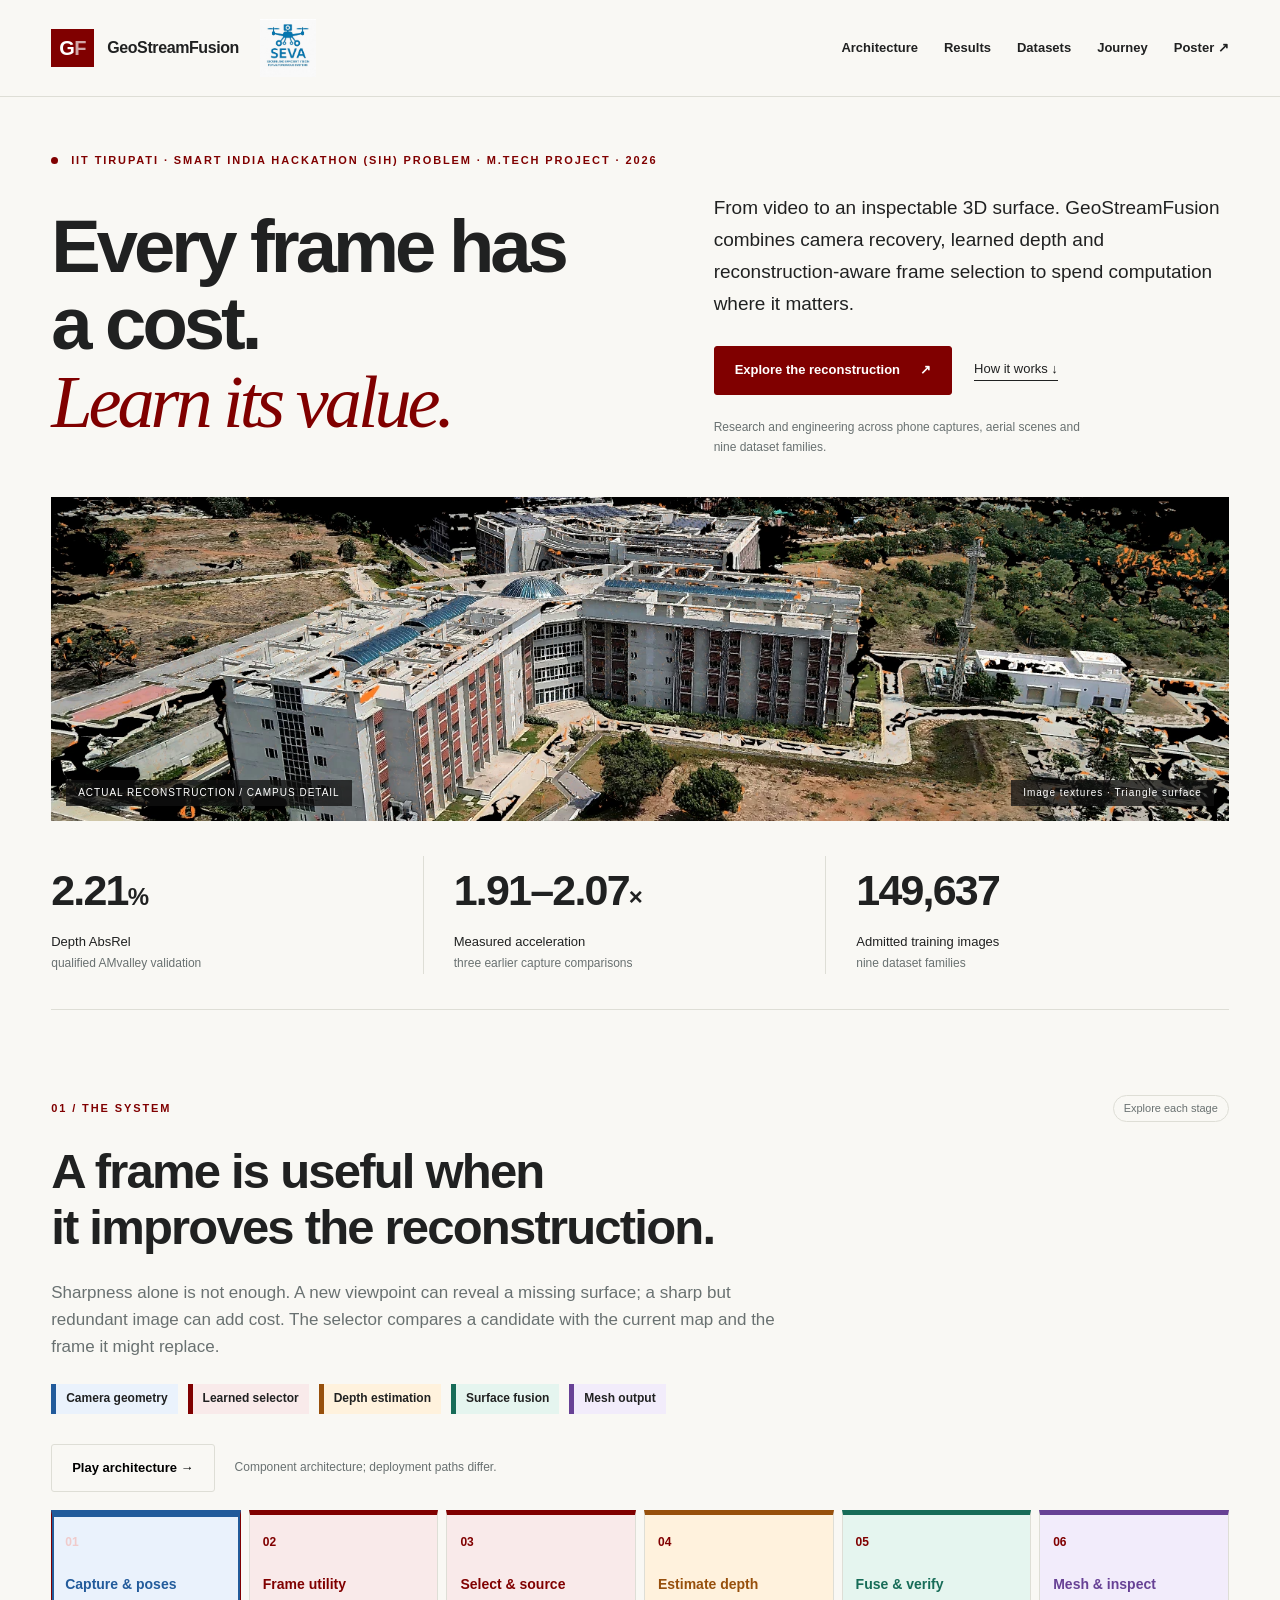
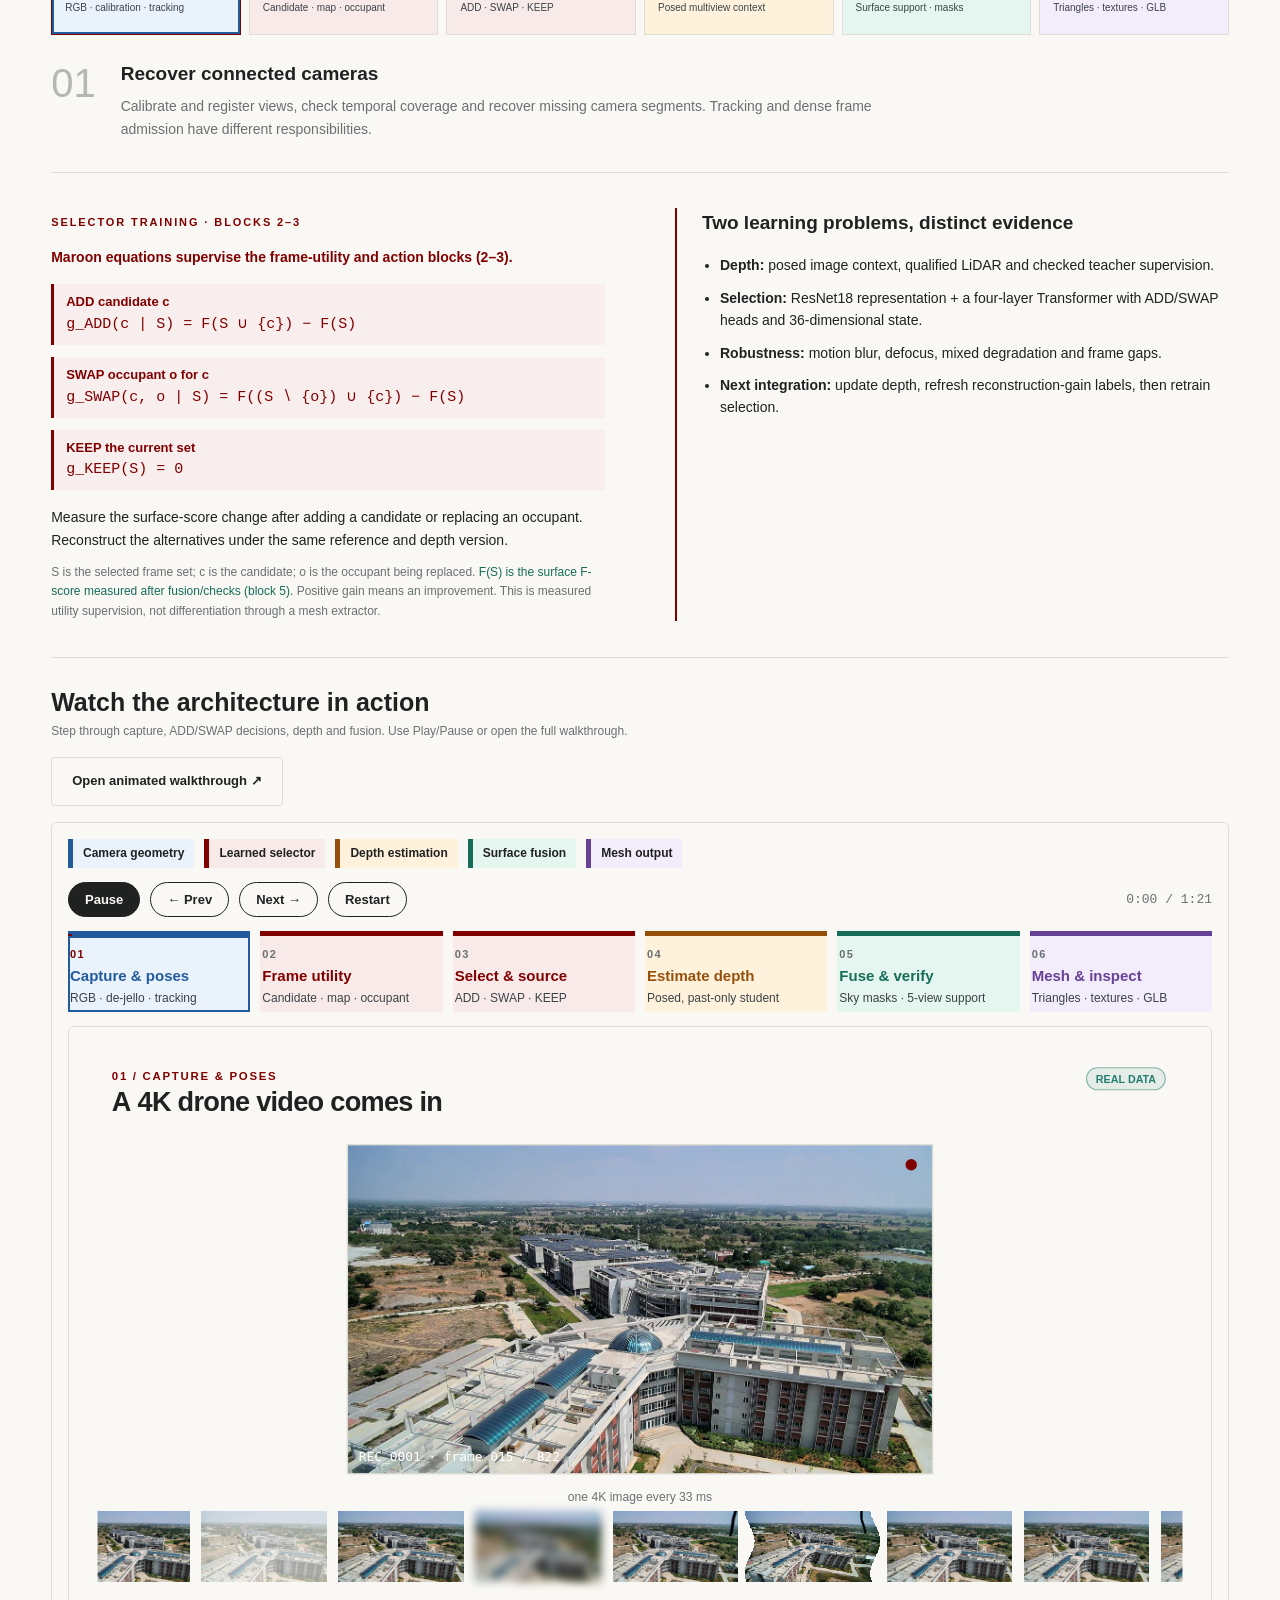
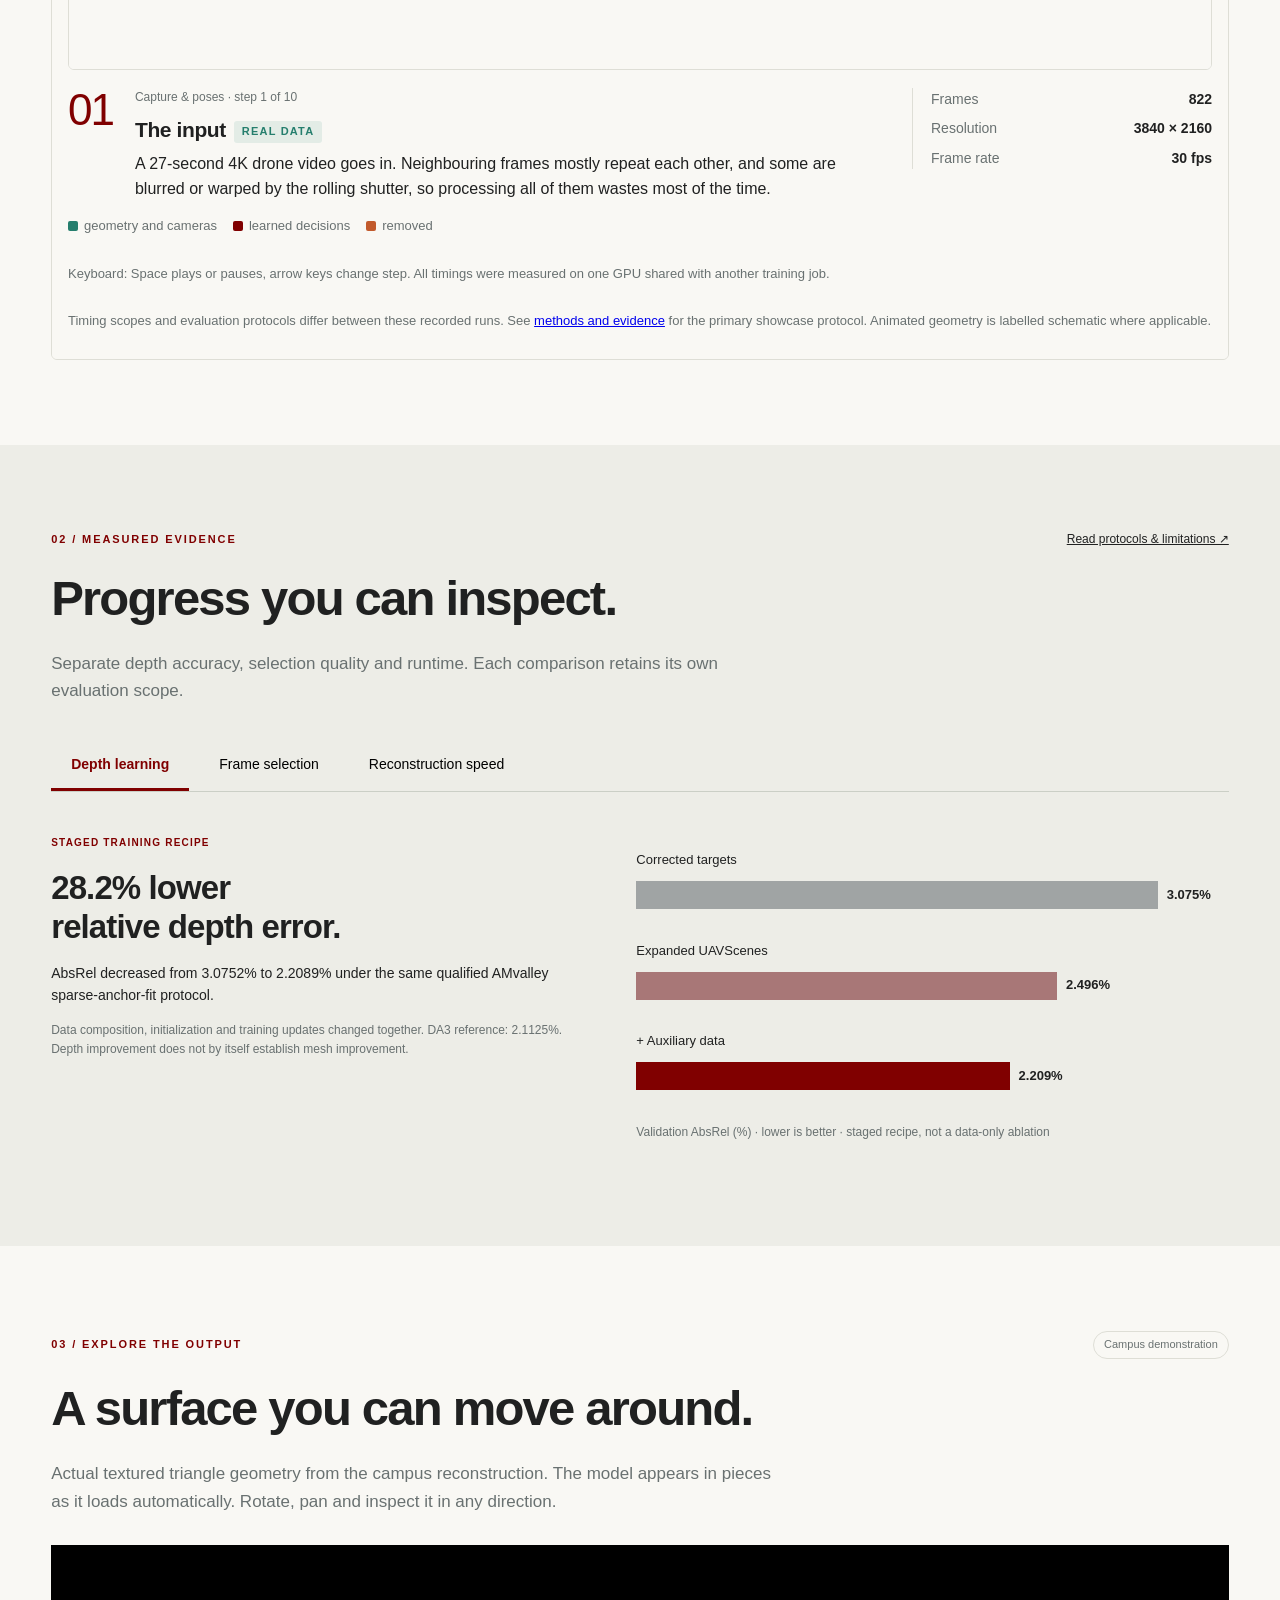
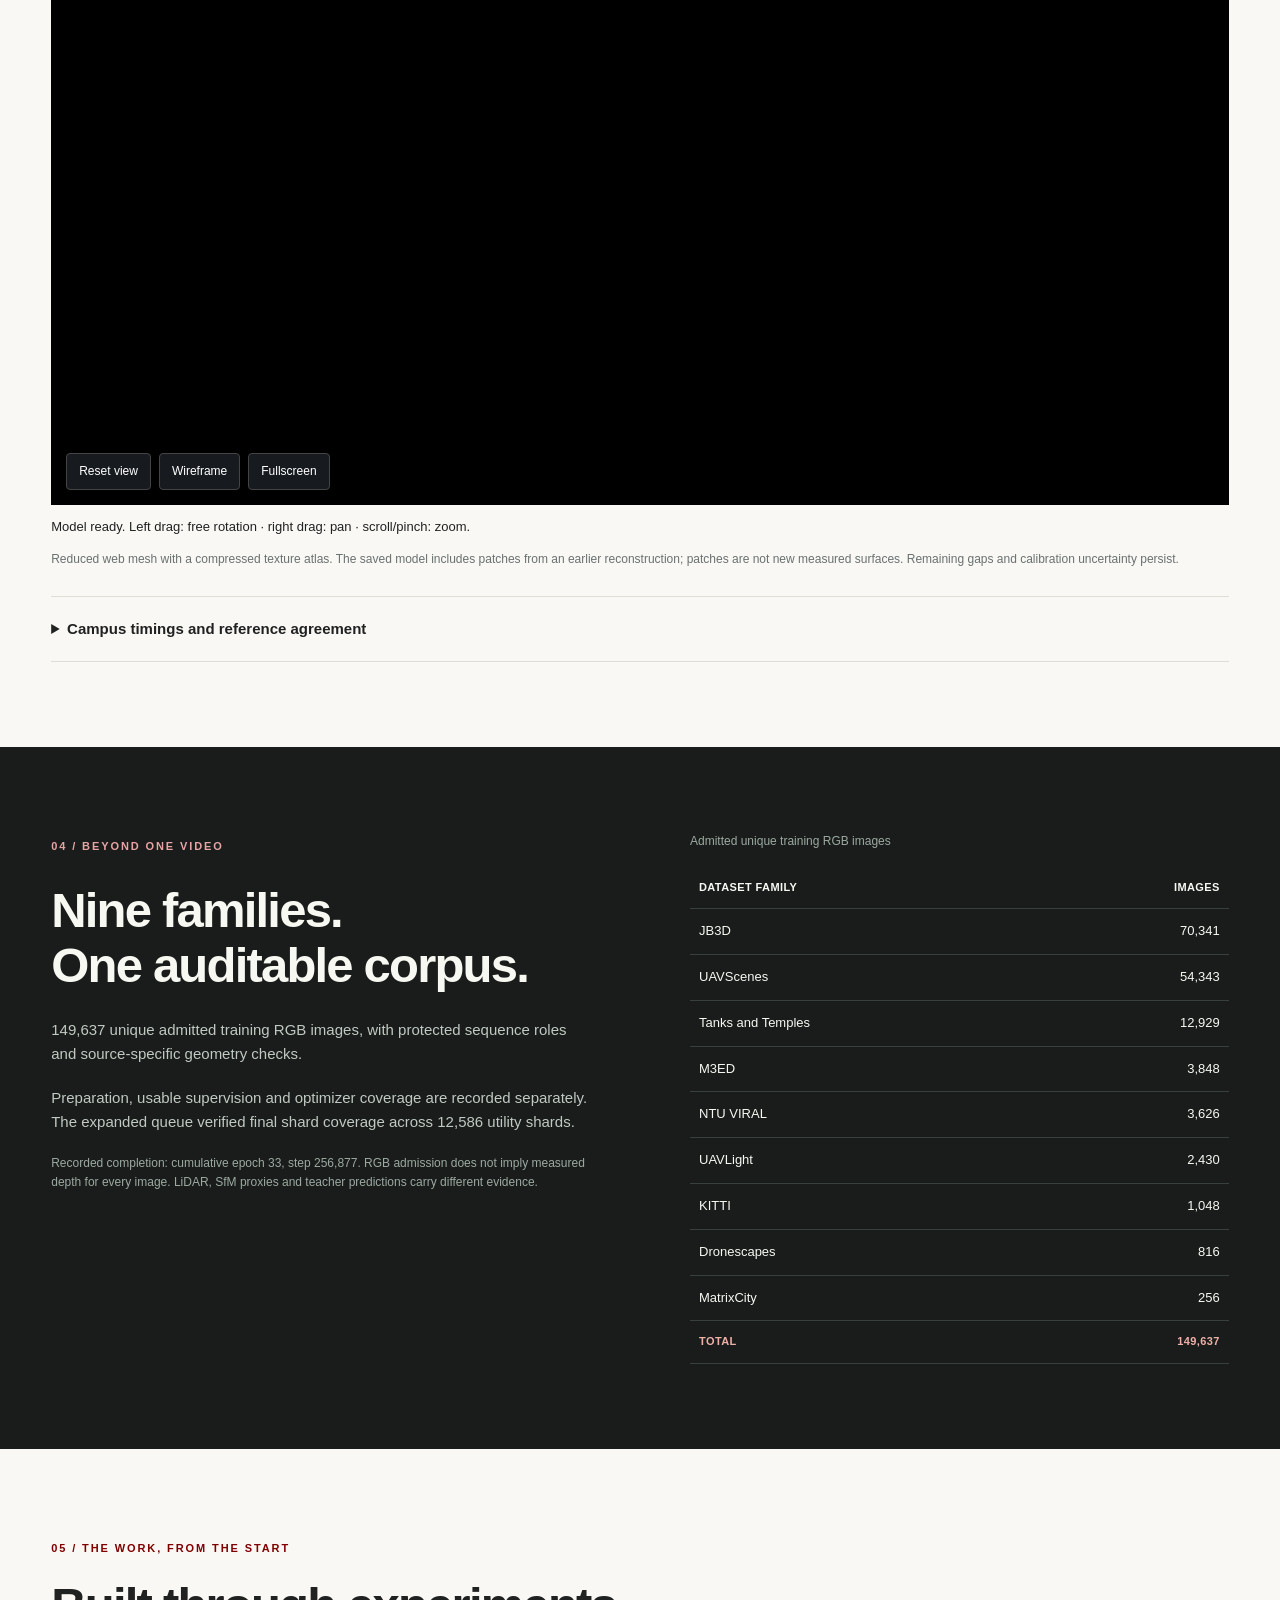
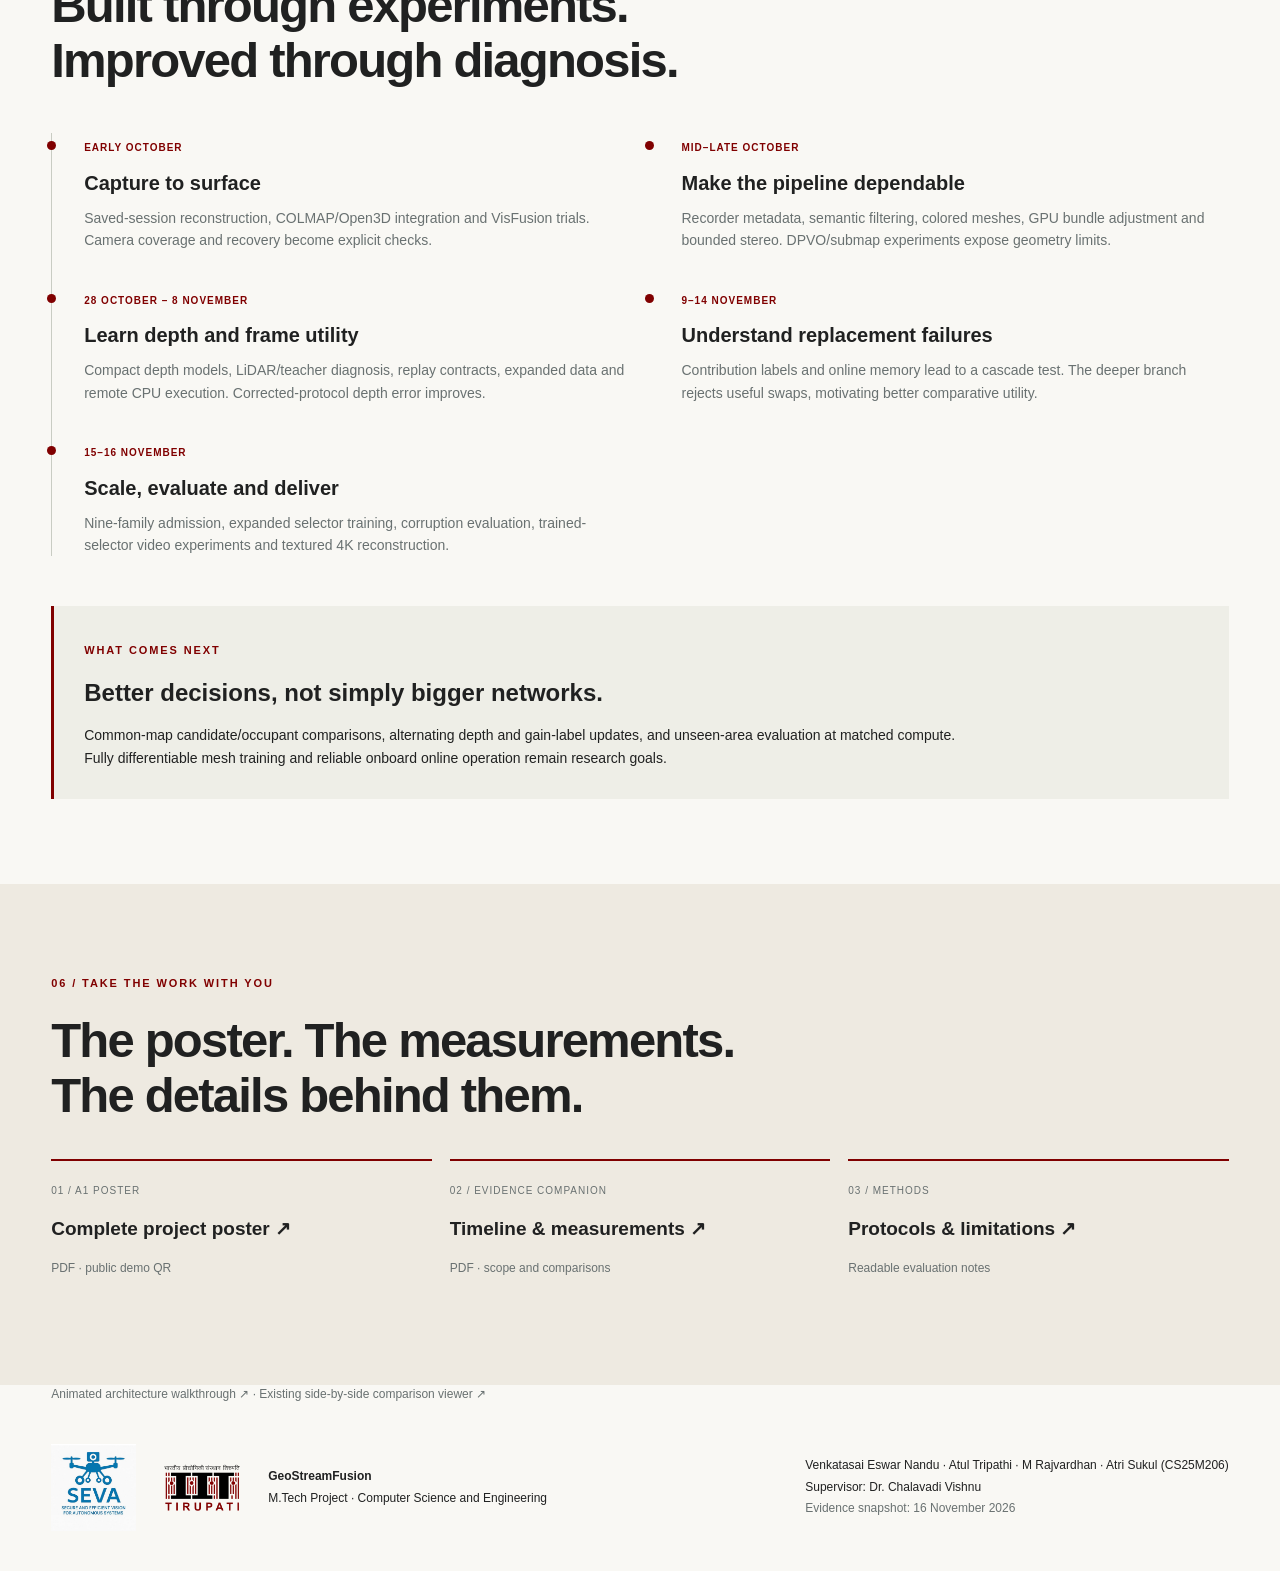
==== index.html @ bb828307 "Publish GeoStreamFusion website and poster Site and A1 poster moved here from 3D_construction; links" ====
<!doctype html>
<html lang="en"><head><meta charset="utf-8"><meta name="viewport" content="width=device-width,initial-scale=1"><meta name="theme-color" content="#101111"><title>GeoStreamFusion</title><script>
// Begin downloads immediately, but reserve navigation to the viewer for a click.
history.scrollRestoration = 'manual';
if (location.hash === '#reconstruction') {
  history.replaceState(history.state, '', location.pathname + location.search);
}
</script><meta property="og:site_name" content="GeoStreamFusion"><meta property="og:title" content="GeoStreamFusion"><link rel="canonical" href="https://cs25m213-gif.github.io/3D_reconstruction/"><meta name="description" content="IIT Tirupati research project: reconstruction-aware frame selection, compact depth learning, measured experiments and an interactive campus mesh."><link rel="stylesheet" href="style.css?v=8"><link rel="icon" href="assets/iittp_logo.png"><script type="importmap">{"imports":{"three":"./assets/three.module.js"}}</script></head>
<body><a class="skip" href="#main">Skip to content</a>
<header><a class="brand" href="#"><span class="brand-mark">G<span>F</span></span> GeoStreamFusion</a><a class="seva-header" href="https://sevalab-iitt.github.io/" aria-label="SEVA Lab"><img src="assets/seva-logo.png" alt="SEVA — Secure and Efficient Vision for Autonomous Systems" width="58" height="58"></a><nav aria-label="Main"><a href="#architecture">Architecture</a><a href="#results">Results</a><a href="#data">Datasets</a><a href="#journey">Journey</a><a href="#downloads">Poster ↗</a></nav></header>
<main id="main"><section class="hero wrap"><div class="eyebrow"><span class="dot"></span> IIT TIRUPATI · SMART INDIA HACKATHON (SIH) PROBLEM · M.TECH PROJECT · 2026</div><div class="hero-grid"><h1>Every frame has<br/>a cost.<br/><em>Learn its value.</em></h1><div class="hero-copy"><p>From video to an inspectable 3D surface. GeoStreamFusion combines camera recovery, learned depth and reconstruction-aware frame selection to spend computation where it matters.</p><div class="actions"><a class="button primary" href="#reconstruction">Explore the reconstruction <span>↗</span></a><a class="text-link" href="#architecture">How it works ↓</a></div><p class="small">Research and engineering across phone captures, aerial scenes and nine dataset families.</p></div></div>
<div class="hero-image"><img src="assets/campus.webp" width="1920" height="540" alt="Textured reconstruction of the IIT campus building, rendered from the saved patched mesh" fetchpriority="high"><span class="image-label">ACTUAL RECONSTRUCTION / CAMPUS DETAIL</span><span class="image-note">Image textures · Triangle surface</span></div>
<div class="headline-stats"><div><strong>2.21<span>%</span></strong><p>Depth AbsRel<br/><small>qualified AMvalley validation</small></p></div><div><strong>1.91–2.07<span>×</span></strong><p>Measured acceleration<br/><small>three earlier capture comparisons</small></p></div><div><strong>149,637</strong><p>Admitted training images<br/><small>nine dataset families</small></p></div></div></section>
<section id="architecture" class="section wrap"><div class="section-top"><span class="eyebrow">01 / THE SYSTEM</span><span class="tag">Explore each stage</span></div><h2>A frame is useful when<br/>it improves the reconstruction.</h2><p class="intro">Sharpness alone is not enough. A new viewpoint can reveal a missing surface; a sharp but redundant image can add cost. The selector compares a candidate with the current map and the frame it might replace.</p><div class="architecture-legend" aria-label="Architecture colour legend"><span class="role-pose">Camera geometry</span><span class="role-selector">Learned selector</span><span class="role-depth">Depth estimation</span><span class="role-fusion">Surface fusion</span><span class="role-export">Mesh output</span></div><div class="flow-controls"><button id="play-flow" class="button">Play architecture →</button><span>Component architecture; deployment paths differ.</span></div><div class="flow" aria-label="Architecture stages">
<button class="stage active" data-role="pose" data-stage="0" aria-pressed="true"><b>01</b><strong>Capture & poses</strong><small>RGB · calibration · tracking</small></button><button class="stage" data-role="selector" data-stage="1" aria-pressed="false"><b>02</b><strong>Frame utility</strong><small>Candidate · map · occupant</small></button><button class="stage" data-role="selector" data-stage="2" aria-pressed="false"><b>03</b><strong>Select & source</strong><small>ADD · SWAP · KEEP</small></button><button class="stage" data-role="depth" data-stage="3" aria-pressed="false"><b>04</b><strong>Estimate depth</strong><small>Posed multiview context</small></button><button class="stage" data-role="fusion" data-stage="4" aria-pressed="false"><b>05</b><strong>Fuse & verify</strong><small>Surface support · masks</small></button><button class="stage" data-role="export" data-stage="5" aria-pressed="false"><b>06</b><strong>Mesh & inspect</strong><small>Triangles · textures · GLB</small></button></div>
<div class="stage-description" aria-live="polite"><span id="stage-number">01</span><div><h3 id="stage-title">Recover connected cameras</h3><p id="stage-copy">Calibrate and register views, check temporal coverage and recover missing camera segments. Tracking and dense frame admission have different responsibilities.</p></div></div>
<div class="training-grid"><div><span class="eyebrow">SELECTOR TRAINING · BLOCKS 2–3</span><p class="selector-equation-key">Maroon equations supervise the frame-utility and action blocks (2–3).</p><div class="action-equations"><div><b>ADD candidate c</b><code>g_ADD(c | S) = F(S ∪ {c}) − F(S)</code></div><div><b>SWAP occupant o for c</b><code>g_SWAP(c, o | S) = F((S ∖ {o}) ∪ {c}) − F(S)</code></div><div><b>KEEP the current set</b><code>g_KEEP(S) = 0</code></div></div><p>Measure the surface-score change after adding a candidate or replacing an occupant. Reconstruct the alternatives under the same reference and depth version.</p><p class="small">S is the selected frame set; c is the candidate; o is the occupant being replaced. <span class="fusion-equation-key">F(S) is the surface F-score measured after fusion/checks (block 5).</span> Positive gain means an improvement. This is measured utility supervision, not differentiation through a mesh extractor.</p></div><div class="training-spec"><h3>Two learning problems, distinct evidence</h3><ul><li><strong>Depth:</strong> posed image context, qualified LiDAR and checked teacher supervision.</li><li><strong>Selection:</strong> ResNet18 representation + a four-layer Transformer with ADD/SWAP heads and 36-dimensional state.</li><li><strong>Robustness:</strong> motion blur, defocus, mixed degradation and frame gaps.</li><li><strong>Next integration:</strong> update depth, refresh reconstruction-gain labels, then retrain selection.</li></ul></div></div><div class="walkthrough-panel"><h3>Watch the architecture in action</h3><p class="small">Step through capture, ADD/SWAP decisions, depth and fusion. Use Play/Pause or open the full walkthrough.</p><a class="button" href="walkthrough/">Open animated walkthrough ↗</a><iframe title="GeoStreamFusion animated architecture walkthrough" src="walkthrough/?embed=1&v=6" loading="lazy" sandbox="allow-scripts allow-same-origin" class="walkthrough-frame" scrolling="no"></iframe></div></section>
<section id="results" class="results section"><div class="wrap"><div class="section-top"><span class="eyebrow">02 / MEASURED EVIDENCE</span><a href="methods.html">Read protocols & limitations ↗</a></div><h2>Progress you can inspect.</h2><p class="intro">Separate depth accuracy, selection quality and runtime. Each comparison retains its own evaluation scope.</p><div class="tabs" role="tablist" aria-label="Result category"><button id="tab-depth" role="tab" aria-selected="true" aria-controls="panel-depth" data-tab="depth">Depth learning</button><button id="tab-selector" role="tab" aria-selected="false" aria-controls="panel-selector" data-tab="selector">Frame selection</button><button id="tab-speed" role="tab" aria-selected="false" aria-controls="panel-speed" data-tab="speed">Reconstruction speed</button></div>
<div id="panel-depth" class="result-panel" role="tabpanel" aria-labelledby="tab-depth"><div><span class="result-kicker">STAGED TRAINING RECIPE</span><h3>28.2% lower<br/>relative depth error.</h3><p>AbsRel decreased from 3.0752% to 2.2089% under the same qualified AMvalley sparse-anchor-fit protocol.</p><p class="small">Data composition, initialization and training updates changed together. DA3 reference: 2.1125%. Depth improvement does not by itself establish mesh improvement.</p></div><div class="bar-chart" aria-label="Depth AbsRel: corrected targets 3.0752 percent, expanded UAVScenes 2.4960 percent, auxiliary data 2.2089 percent"><div class="bar-row"><span>Corrected targets</span><div><i style="width:88%;background:#a0a4a4"></i><b>3.075%</b></div></div><div class="bar-row"><span>Expanded UAVScenes</span><div><i style="width:71%;background:#a87777"></i><b>2.496%</b></div></div><div class="bar-row"><span>+ Auxiliary data</span><div><i style="width:63%"></i><b>2.209%</b></div></div><small>Validation AbsRel (%) · lower is better · staged recipe, not a data-only ablation</small></div></div>
<div id="panel-selector" class="result-panel" role="tabpanel" aria-labelledby="tab-selector" hidden><div><span class="result-kicker">BUDGET-MATCHED CONTROL</span><h3>34.3% above<br/>uniform sampling.</h3><p>The expanded checkpoint scores 0.3131 vs 0.2332 for its matched uniform control; it wins in 77% of evaluated variants.</p><p class="small">DINO-middle remains stronger at 0.3406. The earlier learned checkpoint scored 0.3342 at a different kept-frame fraction. More training did not establish a better overall selector.</p></div><div class="table-scroll"><table><caption>100 variants = 20 validation clips × 5 conditions</caption><thead><tr><th>Policy</th><th>Surface F ↑</th></tr></thead><tbody><tr><td>Uniform · matched budget</td><td>0.2332</td></tr><tr class="highlight"><td>Expanded learned selector</td><td>0.3131</td></tr><tr><td>DINO-middle · matched budget</td><td>0.3406</td></tr></tbody></table><p class="small">Reference poses, predicted depth, TSDF surface score. Thresholds tuned on AMtown03. Variants share base scenes; these are not 100 independent scenes.</p></div></div>
<div id="panel-speed" class="result-panel" role="tabpanel" aria-labelledby="tab-speed" hidden><div><span class="result-kicker">GPU BUNDLE ADJUSTMENT + BOUNDED STEREO</span><h3>About twice as fast<br/>on three captures.</h3><p>CASPAR and bounded stereo reduced measured reconstruction time across three earlier saved sessions.</p><p class="small">One measurement per configuration, with internal quality checks. This is not an independent certification of identical metric mesh quality.</p></div><div class="table-scroll"><table><caption>Earlier capture comparisons · seconds ↓</caption><thead><tr><th>Capture</th><th>Earlier</th><th>Accelerated</th><th>Ratio</th></tr></thead><tbody><tr><td>A · 170532</td><td>452.64</td><td>222.03</td><td>2.04×</td></tr><tr><td>B · 170757</td><td>630.33</td><td>329.85</td><td>1.91×</td></tr><tr><td>C · 100642</td><td>311.90</td><td>150.35</td><td>2.07×</td></tr></tbody></table></div></div></div></section>
<section id="reconstruction" class="section wrap"><div class="section-top"><span class="eyebrow">03 / EXPLORE THE OUTPUT</span><span class="tag">Campus demonstration</span></div><h2>A surface you can move around.</h2><p class="intro">Actual textured triangle geometry from the campus reconstruction. The model appears in pieces as it loads automatically. Rotate, pan and inspect it in any direction.</p><div id="viewer" class="viewer"><img id="viewer-preview" src="assets/campus.webp" alt="Preview of the interactive campus reconstruction" loading="lazy"><div class="viewer-overlay" id="viewer-overlay"><button id="load-model" class="button primary">Loading 3D viewer…</button><span id="model-size">Progressive 3D · four parallel downloads</span></div><div id="canvas-host" hidden></div><div id="viewer-tools" hidden><button id="reset-view">Reset view</button><button id="wire-view" aria-pressed="false">Wireframe</button><button id="full-view">Fullscreen</button></div></div><p id="viewer-status" role="status">Loading the interactive model. Left drag: rotate freely · right drag: pan · scroll/pinch: zoom.</p><p class="small">Reduced web mesh with a compressed texture atlas. The saved model includes patches from an earlier reconstruction; patches are not new measured surfaces. Remaining gaps and calibration uncertainty persist.</p>
<details><summary>Campus timings and reference agreement</summary><div class="table-scroll"><table><thead><tr><th>Reconstruction method</th><th>Recorded time (min)</th><th>F@2% ↑</th></tr></thead><tbody><tr><td>Native 4K · stereo</td><td>67.66</td><td>Reference</td></tr><tr><td>DA3-assisted · dense reconstruction</td><td>8.58</td><td>0.9533</td></tr><tr><td>Student + fallback · 84 views</td><td>14.41</td><td>0.8564</td></tr><tr><td>Selected + fallback · 17 views</td><td>8.30</td><td>0.7958</td></tr></tbody></table></div><p class="small">Reconstruction-stage timings: camera estimation, frame selection and final texturing are excluded from the dense runs; the 4K row measures stereo only. These are not end-to-end timings. F compares to the reconstructed 4K reference at 2% of robust scene extent, within the evaluation crop; it is not independent ground truth. The pictured patched model is a qualitative demonstration, not the metric reference.</p></details></section>
<section id="data" class="section data-section"><div class="wrap data-grid"><div><span class="eyebrow">04 / BEYOND ONE VIDEO</span><h2>Nine families.<br/>One auditable corpus.</h2><p>149,637 unique admitted training RGB images, with protected sequence roles and source-specific geometry checks.</p><p>Preparation, usable supervision and optimizer coverage are recorded separately. The expanded queue verified final shard coverage across 12,586 utility shards.</p><p class="small">Recorded completion: cumulative epoch 33, step 256,877. RGB admission does not imply measured depth for every image. LiDAR, SfM proxies and teacher predictions carry different evidence.</p></div><div><table class="dataset-table"><caption>Admitted unique training RGB images</caption><thead><tr><th>Dataset family</th><th>Images</th></tr></thead><tbody><tr><td>JB3D</td><td>70,341</td></tr><tr><td>UAVScenes</td><td>54,343</td></tr><tr><td>Tanks and Temples</td><td>12,929</td></tr><tr><td>M3ED</td><td>3,848</td></tr><tr><td>NTU VIRAL</td><td>3,626</td></tr><tr><td>UAVLight</td><td>2,430</td></tr><tr><td>KITTI</td><td>1,048</td></tr><tr><td>Dronescapes</td><td>816</td></tr><tr><td>MatrixCity</td><td>256</td></tr></tbody><tfoot><tr><th>Total</th><th>149,637</th></tr></tfoot></table></div></div></section>
<section id="journey" class="section wrap"><span class="eyebrow">05 / THE WORK, FROM THE START</span><h2>Built through experiments.<br/>Improved through diagnosis.</h2><div class="timeline"><article><time>EARLY OCTOBER</time><h3>Capture to surface</h3><p>Saved-session reconstruction, COLMAP/Open3D integration and VisFusion trials. Camera coverage and recovery become explicit checks.</p></article><article><time>MID–LATE OCTOBER</time><h3>Make the pipeline dependable</h3><p>Recorder metadata, semantic filtering, colored meshes, GPU bundle adjustment and bounded stereo. DPVO/submap experiments expose geometry limits.</p></article><article><time>28 OCTOBER – 8 NOVEMBER</time><h3>Learn depth and frame utility</h3><p>Compact depth models, LiDAR/teacher diagnosis, replay contracts, expanded data and remote CPU execution. Corrected-protocol depth error improves.</p></article><article><time>9–14 NOVEMBER</time><h3>Understand replacement failures</h3><p>Contribution labels and online memory lead to a cascade test. The deeper branch rejects useful swaps, motivating better comparative utility.</p></article><article><time>15–16 NOVEMBER</time><h3>Scale, evaluate and deliver</h3><p>Nine-family admission, expanded selector training, corruption evaluation, trained-selector video experiments and textured 4K reconstruction.</p></article></div><div class="next"><span class="eyebrow">WHAT COMES NEXT</span><h3>Better decisions, not simply bigger networks.</h3><p>Common-map candidate/occupant comparisons, alternating depth and gain-label updates, and unseen-area evaluation at matched compute. Fully differentiable mesh training and reliable onboard online operation remain research goals.</p></div></section>
<section id="downloads" class="downloads section"><div class="wrap"><span class="eyebrow">06 / TAKE THE WORK WITH YOU</span><h2>The poster. The measurements.<br/>The details behind them.</h2><div class="download-grid"><a href="assets/poster.pdf" class="download"><span>01 / A1 POSTER</span><strong>Complete project poster ↗</strong><small>PDF · public demo QR</small></a><a href="assets/work-and-measurements.pdf" class="download"><span>02 / EVIDENCE COMPANION</span><strong>Timeline & measurements ↗</strong><small>PDF · scope and comparisons</small></a><a href="methods.html" class="download"><span>03 / METHODS</span><strong>Protocols & limitations ↗</strong><small>Readable evaluation notes</small></a></div></div></section>
<section class="wrap"><p class="small"><a href="architecture/">Animated architecture walkthrough ↗</a> · <a href="viewer/">Existing side-by-side comparison viewer ↗</a></p></section><footer class="wrap"><div><img class="seva-footer" src="assets/seva-logo.png" alt="SEVA Lab" width="85" loading="lazy"><img src="assets/iittp_logo.png" alt="Indian Institute of Technology Tirupati" width="105" loading="lazy"><p><strong>GeoStreamFusion</strong><br/>M.Tech Project · Computer Science and Engineering</p></div><p>Venkatasai Eswar Nandu · Atul Tripathi · M Rajvardhan · Atri Sukul (CS25M206)<br/>Supervisor: Dr. Chalavadi Vishnu<br/><small>Evidence snapshot: 16 November 2026</small></p></footer></main><script src="app.js?v=6" defer></script></body></html>
---- style.css ----
:root{--ink:#202121;--muted:#697171;--paper:#f9f8f4;--wine:#800000;--line:#deded6;--teal:#257e6d}*{box-sizing:border-box}html{scroll-behavior:smooth;scroll-padding-top:90px}body{margin:0;background:var(--paper);color:var(--ink);font:16px/1.6 'Segoe UI',Arial,sans-serif}a{color:inherit;text-decoration:none}button,a,input{touch-action:manipulation}button{font:inherit;cursor:pointer}button:focus-visible,a:focus-visible,summary:focus-visible{outline:3px solid #009fbb;outline-offset:5px}.skip{position:fixed;top:-100px;left:10px;z-index:100;background:white;padding:10px}.skip:focus{top:10px}header{position:sticky;top:0;z-index:20;display:flex;align-items:center;justify-content:space-between;gap:20px;padding:19px 4vw;background:#f9f8f4f5;border-bottom:1px solid var(--line);backdrop-filter:blur(12px)}.brand{display:flex;gap:13px;align-items:center;font-weight:750;letter-spacing:-.4px}.brand-mark{background:var(--wine);color:white;padding:3px 8px;font-size:20px}.brand-mark span{opacity:.65}nav{display:flex;gap:26px;font-size:13px;font-weight:650}nav a:hover{color:var(--wine)}.wrap{width:min(1220px,92%);margin:auto}.hero{padding-top:55px}.eyebrow{font-size:11px;font-weight:750;letter-spacing:1.9px;color:var(--wine);text-transform:uppercase}.dot{display:inline-block;height:7px;width:7px;background:var(--wine);border-radius:100%;margin-right:8px}.hero-grid{display:grid;grid-template-columns:1.15fr 1fr;align-items:center;gap:70px;margin:22px 0 40px}h1,h2,h3,p{margin:0}h1{font-size:clamp(46px,5.8vw,80px);line-height:1.04;letter-spacing:-4px;font-weight:650}h1 em{font-family:Georgia,serif;font-weight:400;color:var(--wine)}.hero-copy>p{font-size:19px;line-height:1.7}.small,small{font-size:12px;line-height:1.6;color:var(--muted)}.hero-copy .small{font-size:12px;margin-top:22px;max-width:370px}.actions{display:flex;align-items:center;gap:22px;flex-wrap:wrap;margin-top:25px}.button{display:inline-flex;align-items:center;gap:20px;padding:13px 20px;border:1px solid var(--line);background:transparent;border-radius:3px;font-weight:650;font-size:13px}.primary{background:var(--wine);color:white;border-color:var(--wine)}.primary:hover{background:#a11313}.text-link{font-size:13px;border-bottom:1px solid var(--ink)}.hero-image{position:relative;background:black;overflow:hidden}.hero-image img{width:100%;height:auto;display:block}.image-label,.image-note{position:absolute;bottom:15px;background:#101111bf;color:#fff;padding:5px 12px;font-size:10px;letter-spacing:1px}.image-label{left:15px}.image-note{right:15px}.headline-stats{display:grid;grid-template-columns:repeat(3,1fr);border-bottom:1px solid var(--line);padding:35px 0;gap:30px}.headline-stats>div{padding-right:20px;border-right:1px solid var(--line)}.headline-stats>div:last-child{border:0}.headline-stats strong{font-size:43px;font-weight:600;letter-spacing:-1.8px}.headline-stats strong span{font-size:24px}.headline-stats p{font-size:13px;margin-top:7px}.section{padding-top:85px;padding-bottom:85px}.section-top{display:flex;align-items:center;justify-content:space-between;gap:20px;margin-bottom:22px}.section-top>a{font-size:12px;text-decoration:underline}.tag{font-size:11px;border:1px solid var(--line);padding:4px 10px;border-radius:20px;color:var(--muted)}h2{font-size:clamp(32px,4vw,49px);font-weight:550;line-height:1.13;letter-spacing:-1.8px;margin:18px 0 24px}.intro{max-width:740px;color:var(--muted);font-size:17px}.flow-controls{display:flex;align-items:center;gap:20px;margin:30px 0 18px}.flow-controls>span{font-size:12px;color:var(--muted)}.flow{display:grid;grid-template-columns:repeat(6,1fr);gap:8px}.stage{border:1px solid var(--line);background:transparent;text-align:left;padding:18px 13px;min-width:0}.stage b{font-size:12px;color:var(--wine);display:block;margin-bottom:20px}.stage strong{font-size:14px;display:block}.stage small{display:block;font-size:10px;margin-top:5px}.stage.active{background:var(--wine);color:white;border-color:var(--wine)}.stage.active b,.stage.active small{color:#f0cbcb}.stage-description{display:flex;gap:25px;padding:24px 0 30px;border-bottom:1px solid var(--line);min-height:138px}.stage-description>span{font-size:40px;line-height:1.2;color:#b5b7b1}.stage-description h3{font-size:19px}.stage-description p{font-size:14px;max-width:800px;color:var(--muted);margin-top:6px}.training-grid{display:grid;grid-template-columns:1fr 1fr;gap:70px;margin-top:35px}.equation{font:32px Georgia,serif;color:var(--wine);margin:20px 0}.training-grid p{font-size:14px;margin-top:12px}.training-grid .small{font-size:12px}.training-spec{border-left:2px solid var(--wine);padding-left:25px}.training-spec h3{font-size:19px}ul{padding-left:18px}li{margin:10px 0;font-size:14px}.results{background:#ededE7}.tabs{display:flex;gap:10px;margin-top:35px;border-bottom:1px solid #cbcfc6}.tabs button{border:0;background:none;padding:13px 20px;font-size:14px;border-bottom:3px solid transparent}.tabs button[aria-selected=true]{border-bottom-color:var(--wine);color:var(--wine);font-weight:700}.result-panel{display:grid;grid-template-columns:1fr 1.15fr;gap:70px;padding-top:36px;min-height:320px}.result-panel[hidden]{display:none}.result-kicker{font-size:10px;font-weight:700;letter-spacing:1.2px;color:var(--wine)}.result-panel h3{font-size:33px;font-weight:550;line-height:1.18;letter-spacing:-.9px;margin:15px 0}.result-panel p{font-size:14px;margin:15px 0}.result-panel .small{font-size:12px}.bar-chart{padding:18px 0}.bar-row{margin:0 0 23px}.bar-row>span{font-size:13px}.bar-row>div{height:37px;display:flex;align-items:center;gap:9px;margin-top:5px}.bar-row i{display:block;background:var(--wine);height:28px}.bar-row b{font-size:13px;font-weight:600}.table-scroll{overflow-x:auto}table{width:100%;border-collapse:collapse;font-size:13px;text-align:left}caption{text-align:left;font-size:12px;color:var(--muted);padding-bottom:15px}td,th{padding:12px 9px;border-bottom:1px solid var(--line)}th{font-size:11px;text-transform:uppercase;letter-spacing:.4px}td:last-child,th:last-child{text-align:right}.highlight{background:#8000000a;color:var(--wine);font-weight:700}.viewer{margin-top:30px;background:#000;position:relative;min-height:340px;aspect-ratio:2.1;overflow:hidden}.viewer>img{height:100%;width:100%;object-fit:cover;position:absolute;inset:0}.viewer-overlay{position:absolute;inset:0;display:flex;align-items:center;justify-content:center;flex-direction:column;gap:12px;background:#0003}.viewer-overlay>span{background:#000b;color:white;padding:4px 10px;font-size:12px}#canvas-host{position:absolute;inset:0}canvas{display:block}#viewer-tools{position:absolute;bottom:15px;left:15px;display:flex;gap:8px}#viewer-tools[hidden]{display:none}#viewer-tools button{background:#171b20;color:#fff;border:1px solid #444;padding:8px 12px;font-size:12px;border-radius:4px}#viewer-status{font-size:13px;margin:12px 0}details{border-top:1px solid var(--line);border-bottom:1px solid var(--line);padding:20px 0;margin-top:27px}summary{cursor:pointer;font-weight:650;font-size:15px}details table{margin:20px 0}details p{max-width:950px}.data-section{background:#191c1b;color:#f7f8f2}.data-grid{display:grid;grid-template-columns:1fr 1fr;gap:100px}.data-section .eyebrow{color:#e7a4a4}.data-section h2{margin-top:25px}.data-section p{margin:20px 0;color:#c0c9c2;font-size:15px}.data-section .small,.data-section caption{color:#9caaa1;font-size:12px}.data-section td,.data-section th{border-color:#38413b}.data-section tfoot{color:#efb0a8}.timeline{border-left:1px solid #c9ccc3;margin-top:45px;padding-left:32px;display:grid;grid-template-columns:1fr 1fr;gap:34px 50px}.timeline article{position:relative}.timeline article:before{content:'';position:absolute;left:-37px;top:8px;width:9px;height:9px;background:var(--wine);border-radius:50%}.timeline time{color:var(--wine);font-size:10px;font-weight:750;letter-spacing:1px}.timeline h3{font-size:20px;margin:8px 0}.timeline p{color:var(--muted);font-size:14px}.next{margin-top:50px;padding:30px;background:#eeeee7;border-left:3px solid var(--wine)}.next h3{font-size:24px;margin:12px 0}.next p{max-width:900px;font-size:14px}.downloads{background:#eeeae1}.download-grid{display:grid;grid-template-columns:repeat(3,1fr);gap:18px;margin-top:35px}.download{border-top:2px solid var(--wine);padding:22px 0;display:flex;flex-direction:column;gap:15px}.download>span{font-size:10px;letter-spacing:1px;color:var(--muted)}.download strong{font-size:19px;font-weight:600}.download:hover strong{color:var(--wine)}footer{display:flex;justify-content:space-between;align-items:center;gap:30px;padding:40px 0;font-size:12px}footer>div{display:flex;gap:25px;align-items:center}footer img{width:82px;height:auto}footer p{line-height:1.8}.methods{max-width:850px}.methods h3{margin-top:35px;font-size:24px}.methods p{margin-top:15px}.methods li{font-size:16px}
@media(max-width:850px){nav{gap:14px}nav a{font-size:11px}.hero-grid{gap:30px}h1{letter-spacing:-2.5px}.hero-copy>p{font-size:16px}.flow{grid-template-columns:repeat(3,1fr)}.training-grid,.result-panel{gap:30px}.data-grid{gap:40px}.headline-stats strong{font-size:32px}.download strong{font-size:16px}}
@media(max-width:600px){header{padding:15px 4%;flex-wrap:wrap;gap:12px;position:relative}nav{width:100%;justify-content:space-between}.hero{padding-top:33px}.hero-grid{grid-template-columns:1fr;gap:25px}h1{font-size:54px}.hero-image img{height:240px;object-fit:cover}.image-note{display:none}.headline-stats{gap:12px}.headline-stats strong{font-size:26px}.headline-stats strong span{font-size:15px}.headline-stats p{font-size:11px}.headline-stats small{font-size:10px}.section{padding-top:55px;padding-bottom:55px}h2{font-size:35px}.section-top{align-items:flex-start}.training-grid,.result-panel,.data-grid{grid-template-columns:1fr}.flow-controls{flex-wrap:wrap;gap:10px}.stage{padding:13px 9px}.stage strong{font-size:12px}.stage b{margin-bottom:10px}.stage small{font-size:9px}.tabs button{font-size:12px;padding:12px 9px}.tabs{gap:0}.viewer{min-height:320px;aspect-ratio:1.1}.timeline{grid-template-columns:1fr}.download-grid{grid-template-columns:1fr;gap:0}footer{flex-direction:column;align-items:flex-start}.result-panel{gap:10px}.hero-copy .small{max-width:100%}.intro{font-size:15px}}
@media(prefers-reduced-motion:reduce){html{scroll-behavior:auto}}

/* Keep retry controls above an already displayed partial model. */
.viewer-overlay{z-index:3}

.architecture-legend{display:flex;flex-wrap:wrap;gap:10px;margin:24px 0 18px;font-size:12px;font-weight:650}
.architecture-legend span{padding:5px 10px;border-left:5px solid var(--role);background:var(--tint)}
.role-pose,[data-role="pose"]{--role:#225b9b;--tint:#eaf2fc}
.role-selector,[data-role="selector"]{--role:#800000;--tint:#f9eaea}
.role-depth,[data-role="depth"]{--role:#97500c;--tint:#fff2dd}
.role-fusion,[data-role="fusion"]{--role:#176c58;--tint:#e5f5ef}
.role-export,[data-role="export"]{--role:#674195;--tint:#f2ecfb}
.stage[data-role]{background:var(--tint);border-top:5px solid var(--role);color:var(--role)}
.stage[data-role] small{color:#3c4347}.stage[data-role].active{box-shadow:inset 0 0 0 2px var(--role);background:var(--tint);color:var(--role)}
.action-equations{display:grid;gap:12px;margin:16px 0}.action-equations>div{border-left:3px solid #800000;padding:8px 12px;background:#f9eeee;min-width:0}
.action-equations b{font-size:13px;display:block}.action-equations code{display:block;font-size:clamp(10px,1.4vw,15px);white-space:normal;overflow-wrap:anywhere}
.walkthrough-panel{margin-top:36px;padding-top:24px;border-top:1px solid var(--line)}.walkthrough-panel h3{font-size:25px}.walkthrough-panel .button{margin:16px 0}.walkthrough-frame{width:100%;height:790px;border:1px solid var(--line);border-radius:6px;background:var(--paper)}
@media(max-width:600px){.walkthrough-frame{height:720px}}

.walkthrough-frame{display:block;overflow:hidden;height:900px}

/* Match utility equations to selector blocks 2–3 and the evaluation note to fusion block 5. */
.action-equations,.action-equations code,.selector-equation-key{color:#800000}.selector-equation-key{font-size:13px;font-weight:650}.fusion-equation-key{color:#176c58}

.seva-header{display:flex;align-items:center;margin-right:auto}.seva-header img{width:58px;height:58px;object-fit:contain}footer .seva-footer{width:85px;height:auto}@media(max-width:600px){.seva-header{margin-right:0;margin-left:auto}.seva-header img{width:48px;height:48px}}
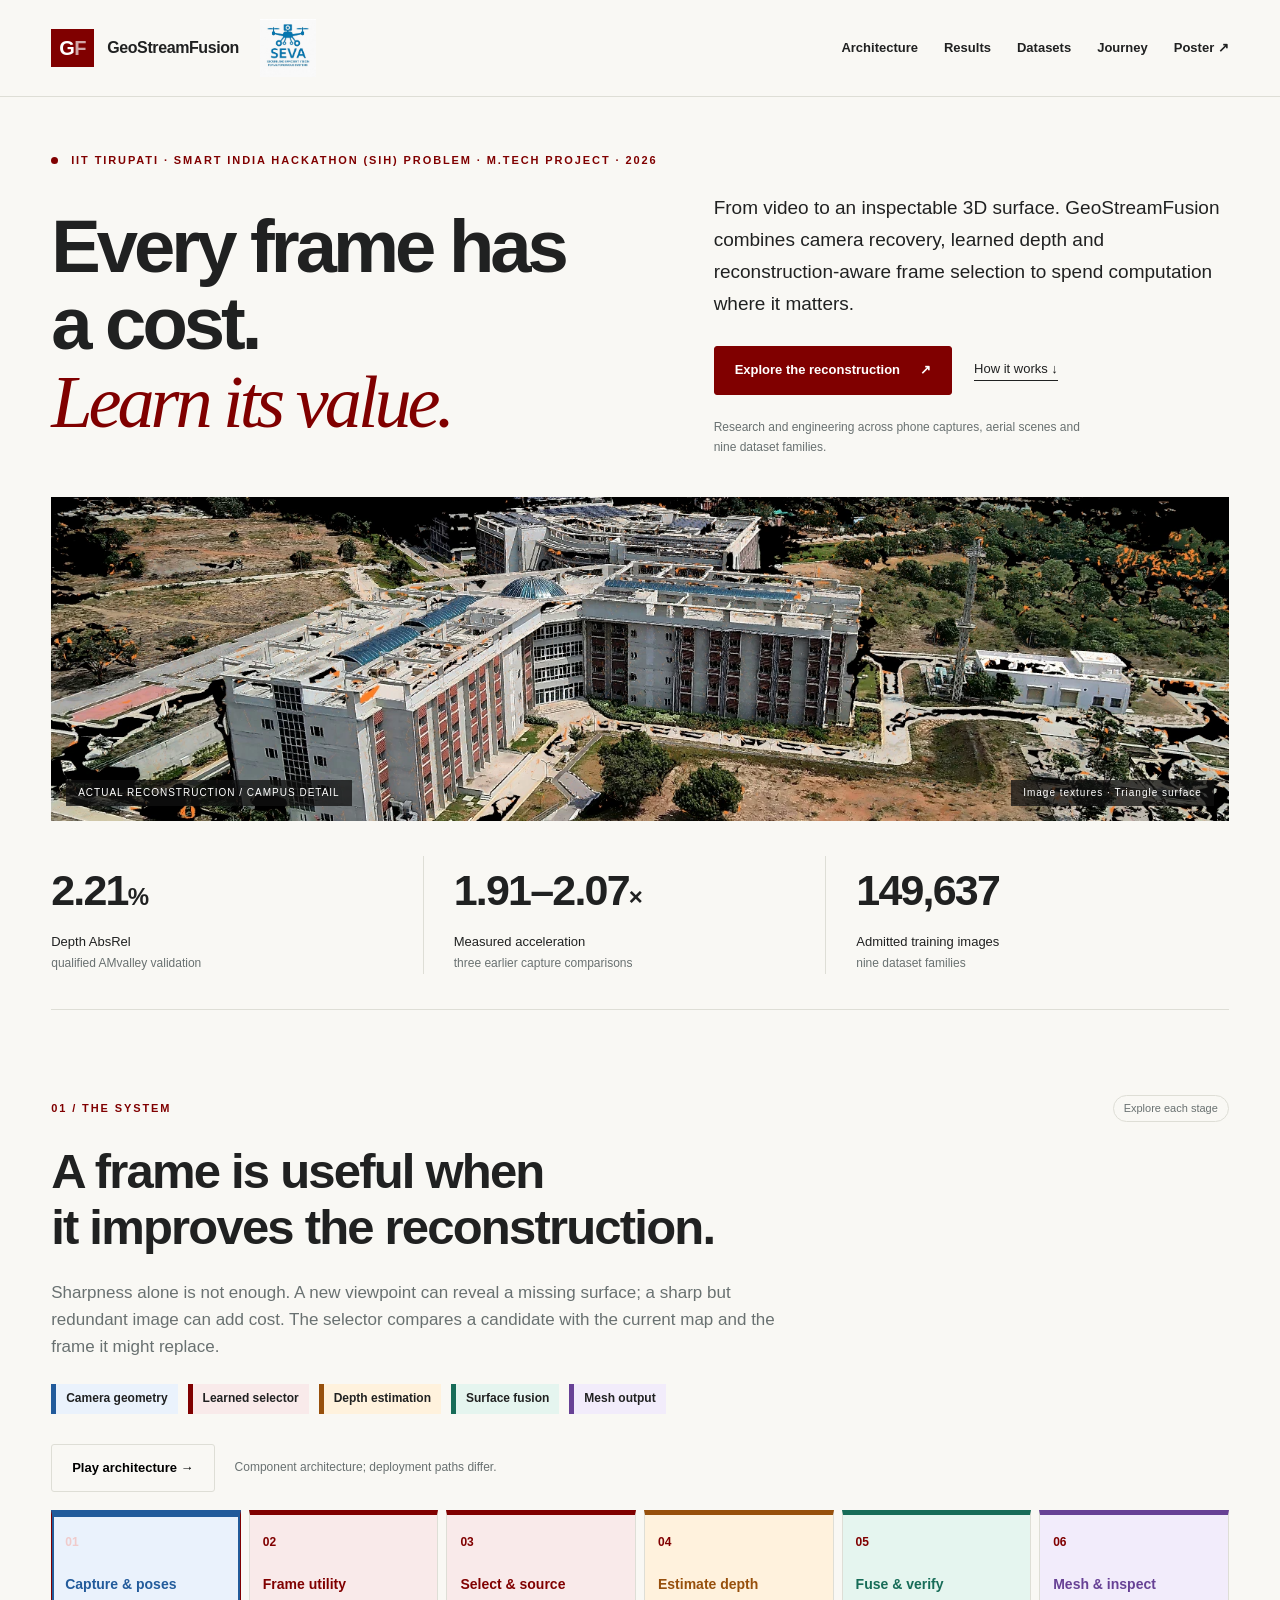
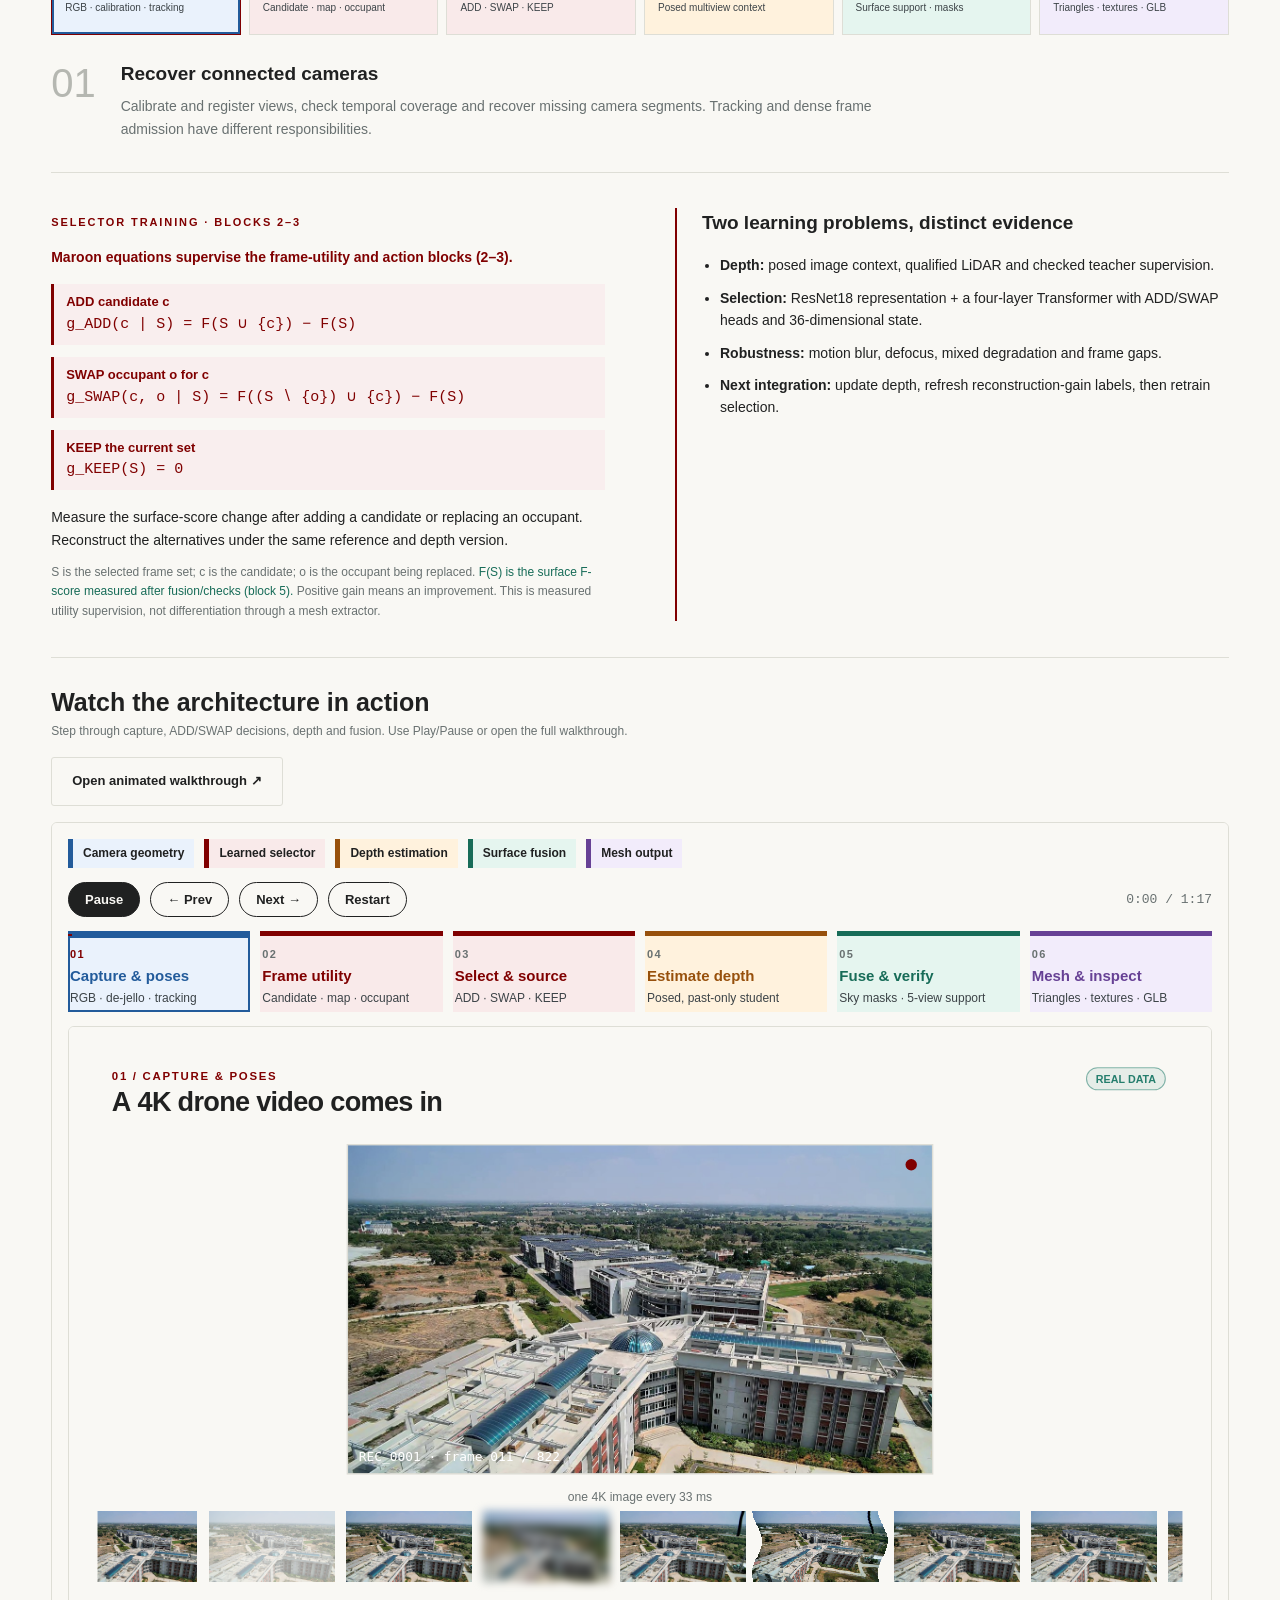
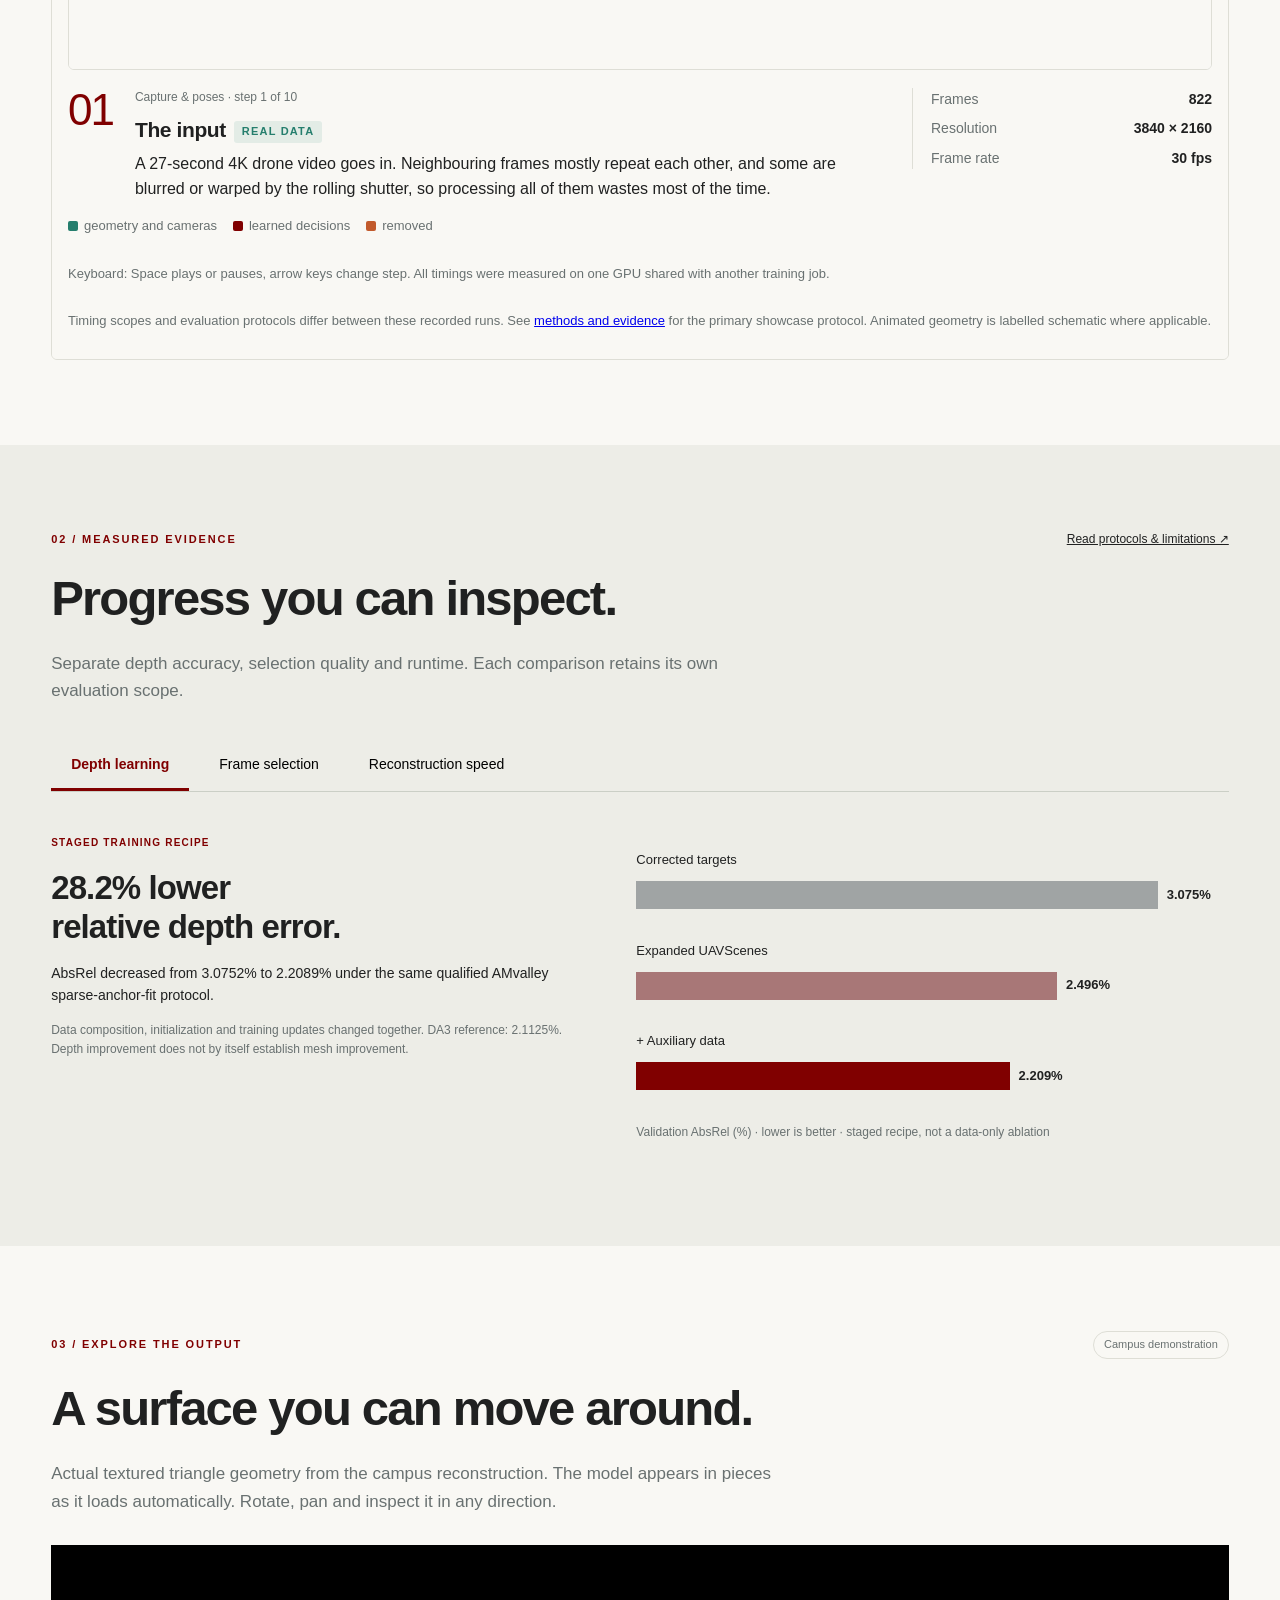
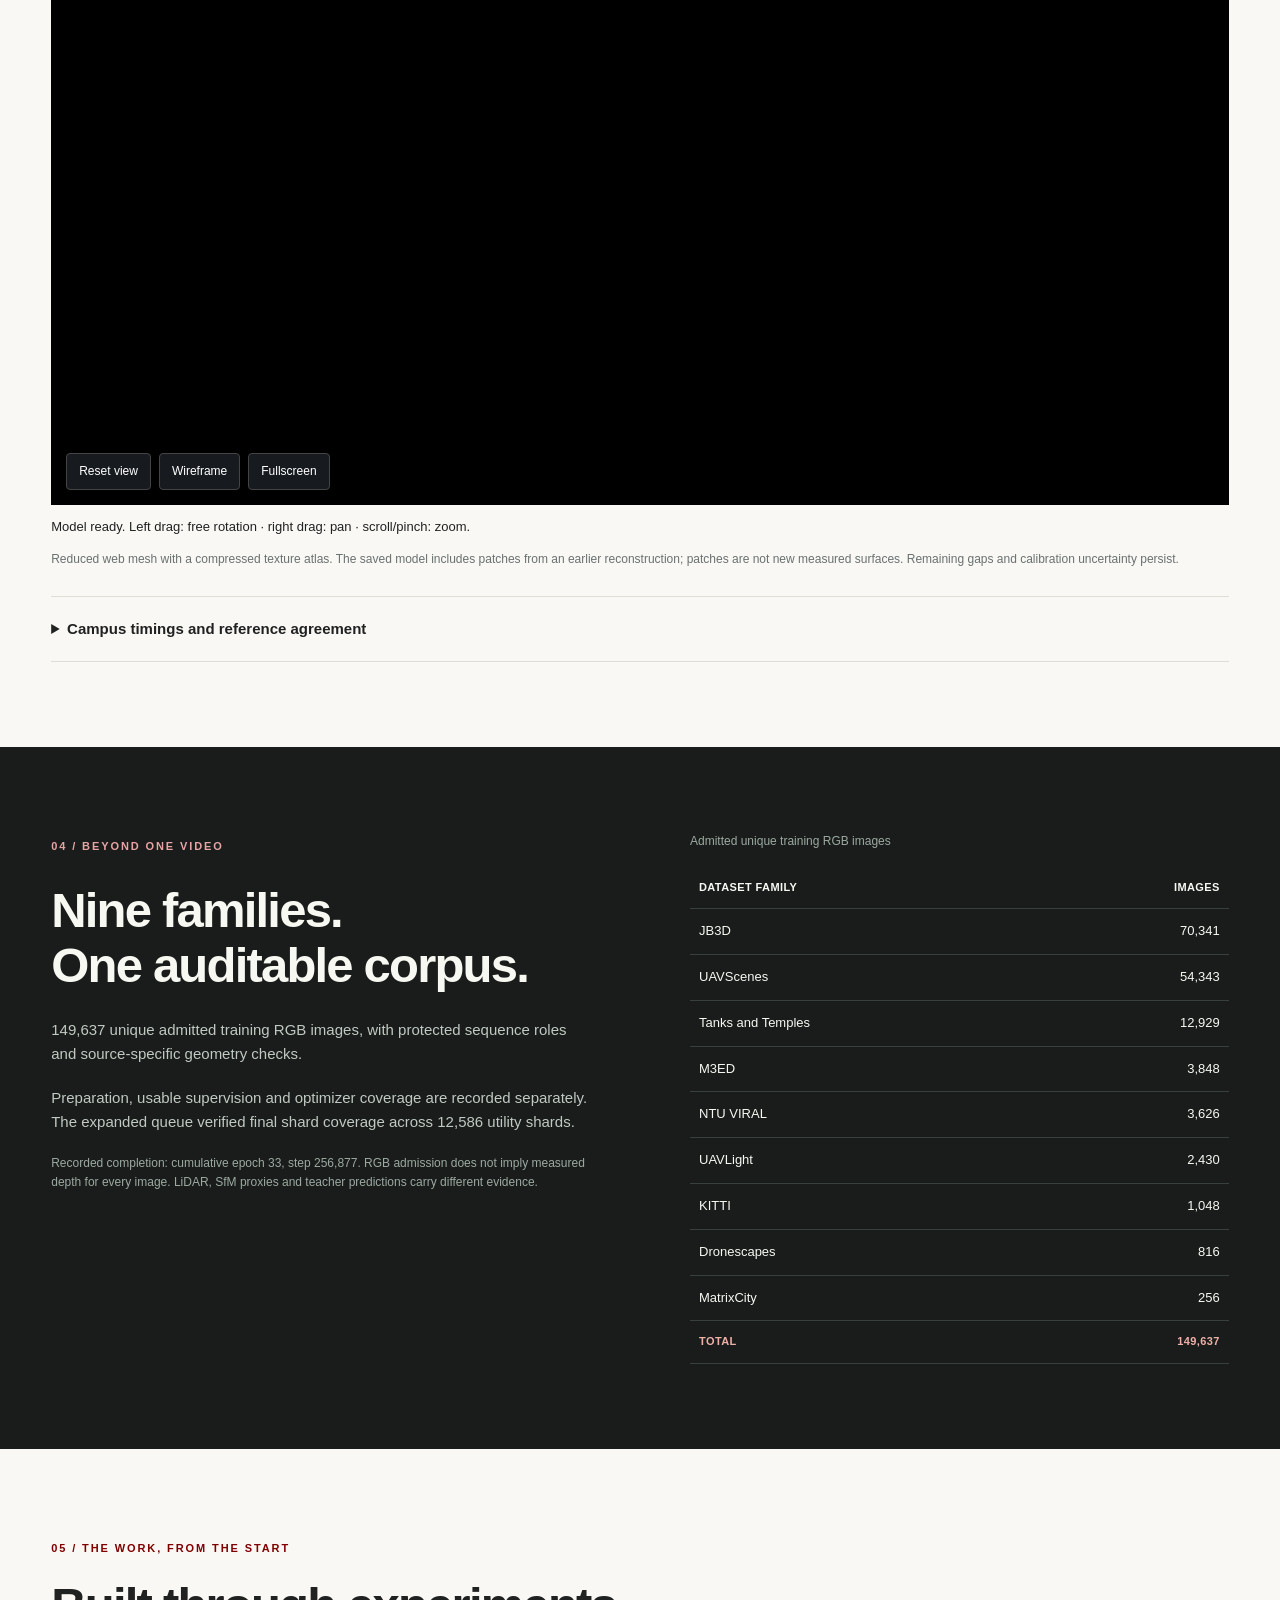
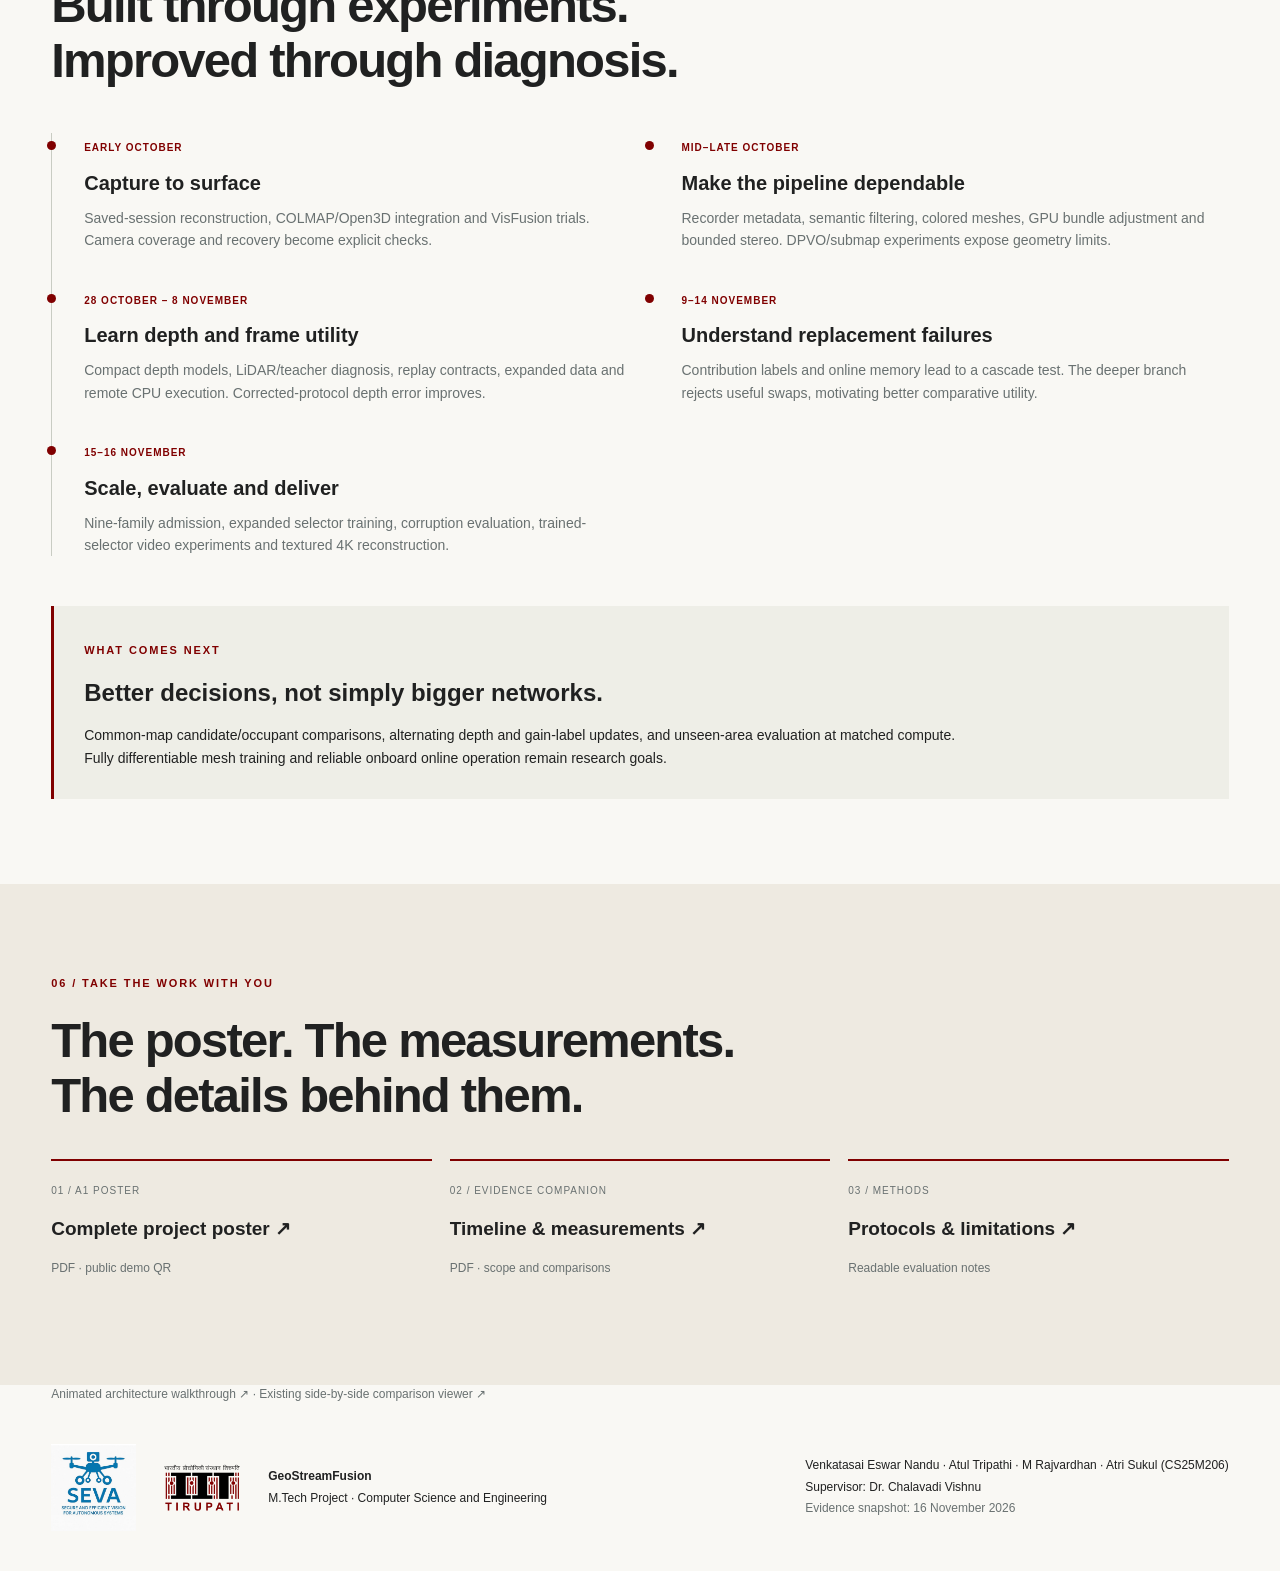
==== commit d9dbec56: "Apply three-second opening to embedded website walkthrough" ====
--- a/index.html
+++ b/index.html
@@ -14,7 +14,7 @@
 <section id="architecture" class="section wrap"><div class="section-top"><span class="eyebrow">01 / THE SYSTEM</span><span class="tag">Explore each stage</span></div><h2>A frame is useful when<br/>it improves the reconstruction.</h2><p class="intro">Sharpness alone is not enough. A new viewpoint can reveal a missing surface; a sharp but redundant image can add cost. The selector compares a candidate with the current map and the frame it might replace.</p><div class="architecture-legend" aria-label="Architecture colour legend"><span class="role-pose">Camera geometry</span><span class="role-selector">Learned selector</span><span class="role-depth">Depth estimation</span><span class="role-fusion">Surface fusion</span><span class="role-export">Mesh output</span></div><div class="flow-controls"><button id="play-flow" class="button">Play architecture →</button><span>Component architecture; deployment paths differ.</span></div><div class="flow" aria-label="Architecture stages">
 <button class="stage active" data-role="pose" data-stage="0" aria-pressed="true"><b>01</b><strong>Capture & poses</strong><small>RGB · calibration · tracking</small></button><button class="stage" data-role="selector" data-stage="1" aria-pressed="false"><b>02</b><strong>Frame utility</strong><small>Candidate · map · occupant</small></button><button class="stage" data-role="selector" data-stage="2" aria-pressed="false"><b>03</b><strong>Select & source</strong><small>ADD · SWAP · KEEP</small></button><button class="stage" data-role="depth" data-stage="3" aria-pressed="false"><b>04</b><strong>Estimate depth</strong><small>Posed multiview context</small></button><button class="stage" data-role="fusion" data-stage="4" aria-pressed="false"><b>05</b><strong>Fuse & verify</strong><small>Surface support · masks</small></button><button class="stage" data-role="export" data-stage="5" aria-pressed="false"><b>06</b><strong>Mesh & inspect</strong><small>Triangles · textures · GLB</small></button></div>
 <div class="stage-description" aria-live="polite"><span id="stage-number">01</span><div><h3 id="stage-title">Recover connected cameras</h3><p id="stage-copy">Calibrate and register views, check temporal coverage and recover missing camera segments. Tracking and dense frame admission have different responsibilities.</p></div></div>
-<div class="training-grid"><div><span class="eyebrow">SELECTOR TRAINING · BLOCKS 2–3</span><p class="selector-equation-key">Maroon equations supervise the frame-utility and action blocks (2–3).</p><div class="action-equations"><div><b>ADD candidate c</b><code>g_ADD(c | S) = F(S ∪ {c}) − F(S)</code></div><div><b>SWAP occupant o for c</b><code>g_SWAP(c, o | S) = F((S ∖ {o}) ∪ {c}) − F(S)</code></div><div><b>KEEP the current set</b><code>g_KEEP(S) = 0</code></div></div><p>Measure the surface-score change after adding a candidate or replacing an occupant. Reconstruct the alternatives under the same reference and depth version.</p><p class="small">S is the selected frame set; c is the candidate; o is the occupant being replaced. <span class="fusion-equation-key">F(S) is the surface F-score measured after fusion/checks (block 5).</span> Positive gain means an improvement. This is measured utility supervision, not differentiation through a mesh extractor.</p></div><div class="training-spec"><h3>Two learning problems, distinct evidence</h3><ul><li><strong>Depth:</strong> posed image context, qualified LiDAR and checked teacher supervision.</li><li><strong>Selection:</strong> ResNet18 representation + a four-layer Transformer with ADD/SWAP heads and 36-dimensional state.</li><li><strong>Robustness:</strong> motion blur, defocus, mixed degradation and frame gaps.</li><li><strong>Next integration:</strong> update depth, refresh reconstruction-gain labels, then retrain selection.</li></ul></div></div><div class="walkthrough-panel"><h3>Watch the architecture in action</h3><p class="small">Step through capture, ADD/SWAP decisions, depth and fusion. Use Play/Pause or open the full walkthrough.</p><a class="button" href="walkthrough/">Open animated walkthrough ↗</a><iframe title="GeoStreamFusion animated architecture walkthrough" src="walkthrough/?embed=1&v=6" loading="lazy" sandbox="allow-scripts allow-same-origin" class="walkthrough-frame" scrolling="no"></iframe></div></section>
+<div class="training-grid"><div><span class="eyebrow">SELECTOR TRAINING · BLOCKS 2–3</span><p class="selector-equation-key">Maroon equations supervise the frame-utility and action blocks (2–3).</p><div class="action-equations"><div><b>ADD candidate c</b><code>g_ADD(c | S) = F(S ∪ {c}) − F(S)</code></div><div><b>SWAP occupant o for c</b><code>g_SWAP(c, o | S) = F((S ∖ {o}) ∪ {c}) − F(S)</code></div><div><b>KEEP the current set</b><code>g_KEEP(S) = 0</code></div></div><p>Measure the surface-score change after adding a candidate or replacing an occupant. Reconstruct the alternatives under the same reference and depth version.</p><p class="small">S is the selected frame set; c is the candidate; o is the occupant being replaced. <span class="fusion-equation-key">F(S) is the surface F-score measured after fusion/checks (block 5).</span> Positive gain means an improvement. This is measured utility supervision, not differentiation through a mesh extractor.</p></div><div class="training-spec"><h3>Two learning problems, distinct evidence</h3><ul><li><strong>Depth:</strong> posed image context, qualified LiDAR and checked teacher supervision.</li><li><strong>Selection:</strong> ResNet18 representation + a four-layer Transformer with ADD/SWAP heads and 36-dimensional state.</li><li><strong>Robustness:</strong> motion blur, defocus, mixed degradation and frame gaps.</li><li><strong>Next integration:</strong> update depth, refresh reconstruction-gain labels, then retrain selection.</li></ul></div></div><div class="walkthrough-panel"><h3>Watch the architecture in action</h3><p class="small">Step through capture, ADD/SWAP decisions, depth and fusion. Use Play/Pause or open the full walkthrough.</p><a class="button" href="walkthrough/">Open animated walkthrough ↗</a><iframe title="GeoStreamFusion animated architecture walkthrough" src="walkthrough/?embed=1&v=7" loading="lazy" sandbox="allow-scripts allow-same-origin" class="walkthrough-frame" scrolling="no"></iframe></div></section>
 <section id="results" class="results section"><div class="wrap"><div class="section-top"><span class="eyebrow">02 / MEASURED EVIDENCE</span><a href="methods.html">Read protocols & limitations ↗</a></div><h2>Progress you can inspect.</h2><p class="intro">Separate depth accuracy, selection quality and runtime. Each comparison retains its own evaluation scope.</p><div class="tabs" role="tablist" aria-label="Result category"><button id="tab-depth" role="tab" aria-selected="true" aria-controls="panel-depth" data-tab="depth">Depth learning</button><button id="tab-selector" role="tab" aria-selected="false" aria-controls="panel-selector" data-tab="selector">Frame selection</button><button id="tab-speed" role="tab" aria-selected="false" aria-controls="panel-speed" data-tab="speed">Reconstruction speed</button></div>
 <div id="panel-depth" class="result-panel" role="tabpanel" aria-labelledby="tab-depth"><div><span class="result-kicker">STAGED TRAINING RECIPE</span><h3>28.2% lower<br/>relative depth error.</h3><p>AbsRel decreased from 3.0752% to 2.2089% under the same qualified AMvalley sparse-anchor-fit protocol.</p><p class="small">Data composition, initialization and training updates changed together. DA3 reference: 2.1125%. Depth improvement does not by itself establish mesh improvement.</p></div><div class="bar-chart" aria-label="Depth AbsRel: corrected targets 3.0752 percent, expanded UAVScenes 2.4960 percent, auxiliary data 2.2089 percent"><div class="bar-row"><span>Corrected targets</span><div><i style="width:88%;background:#a0a4a4"></i><b>3.075%</b></div></div><div class="bar-row"><span>Expanded UAVScenes</span><div><i style="width:71%;background:#a87777"></i><b>2.496%</b></div></div><div class="bar-row"><span>+ Auxiliary data</span><div><i style="width:63%"></i><b>2.209%</b></div></div><small>Validation AbsRel (%) · lower is better · staged recipe, not a data-only ablation</small></div></div>
 <div id="panel-selector" class="result-panel" role="tabpanel" aria-labelledby="tab-selector" hidden><div><span class="result-kicker">BUDGET-MATCHED CONTROL</span><h3>34.3% above<br/>uniform sampling.</h3><p>The expanded checkpoint scores 0.3131 vs 0.2332 for its matched uniform control; it wins in 77% of evaluated variants.</p><p class="small">DINO-middle remains stronger at 0.3406. The earlier learned checkpoint scored 0.3342 at a different kept-frame fraction. More training did not establish a better overall selector.</p></div><div class="table-scroll"><table><caption>100 variants = 20 validation clips × 5 conditions</caption><thead><tr><th>Policy</th><th>Surface F ↑</th></tr></thead><tbody><tr><td>Uniform · matched budget</td><td>0.2332</td></tr><tr class="highlight"><td>Expanded learned selector</td><td>0.3131</td></tr><tr><td>DINO-middle · matched budget</td><td>0.3406</td></tr></tbody></table><p class="small">Reference poses, predicted depth, TSDF surface score. Thresholds tuned on AMtown03. Variants share base scenes; these are not 100 independent scenes.</p></div></div>
